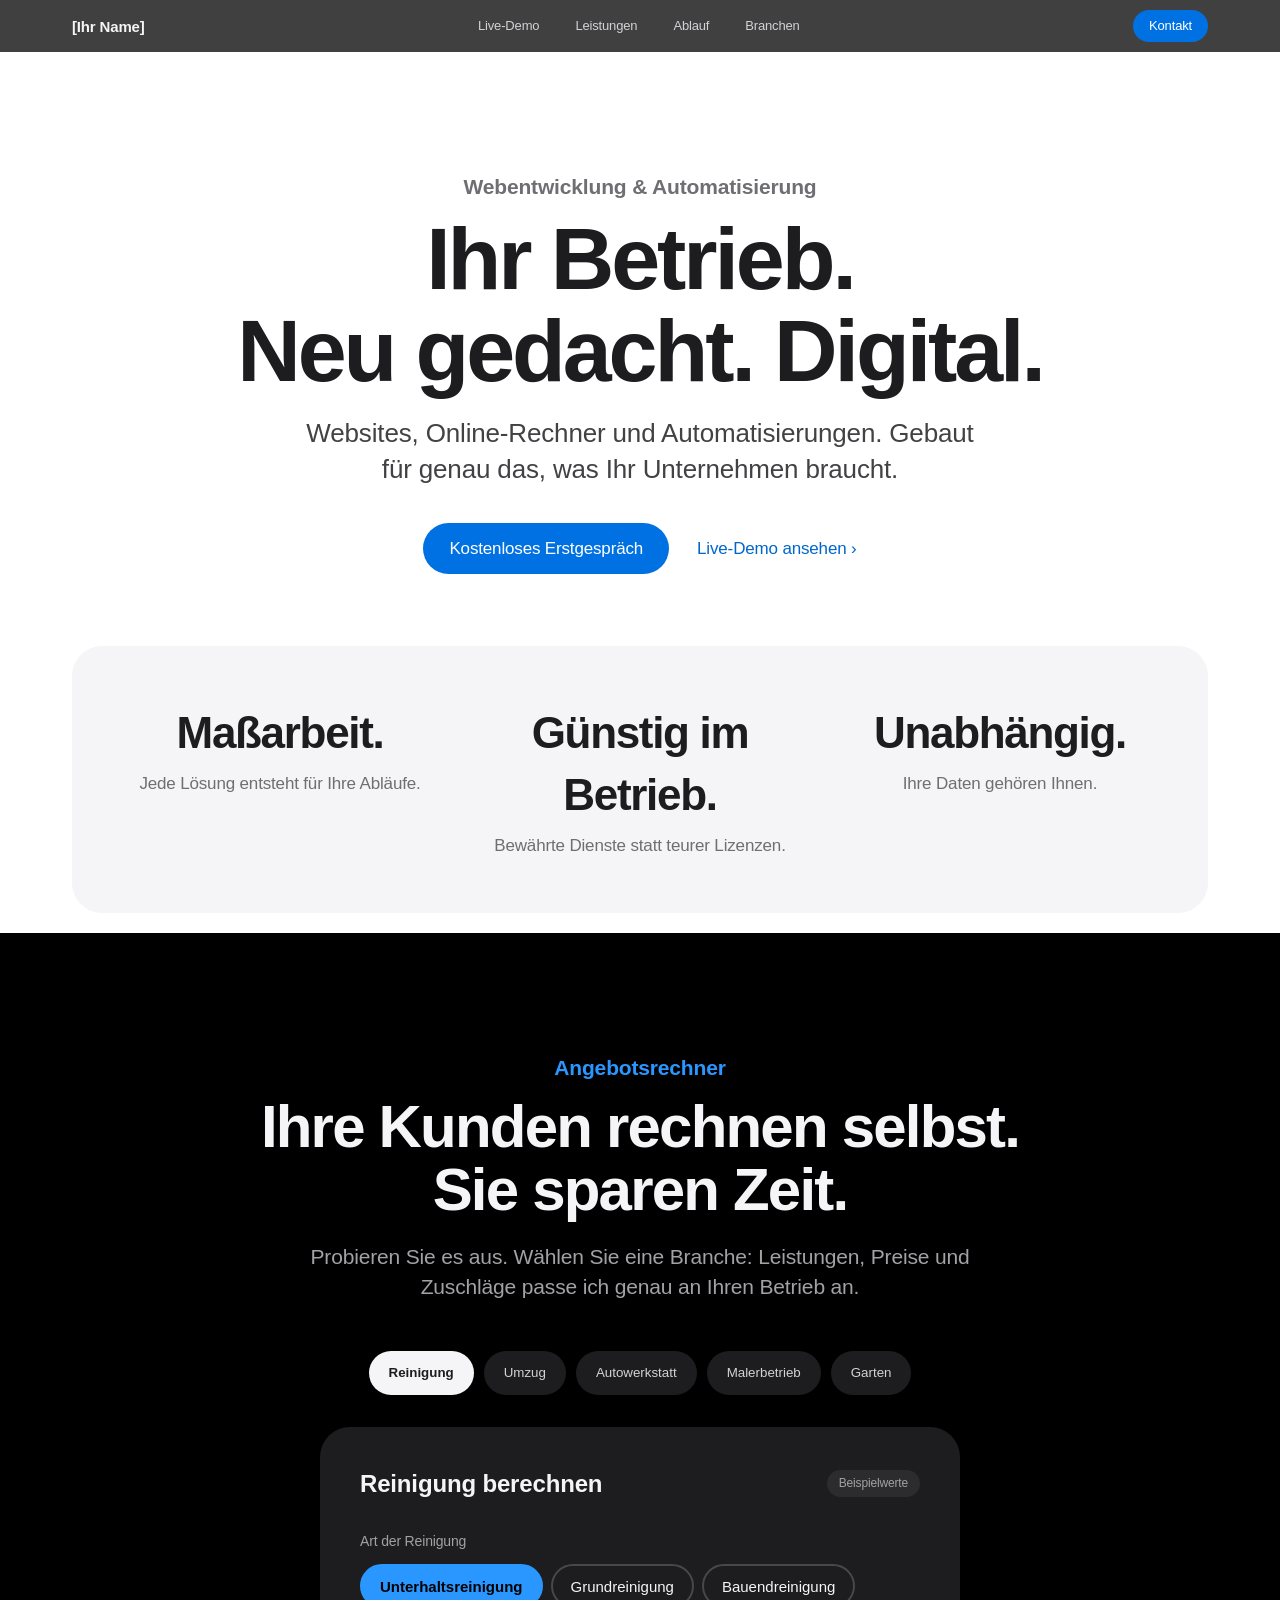
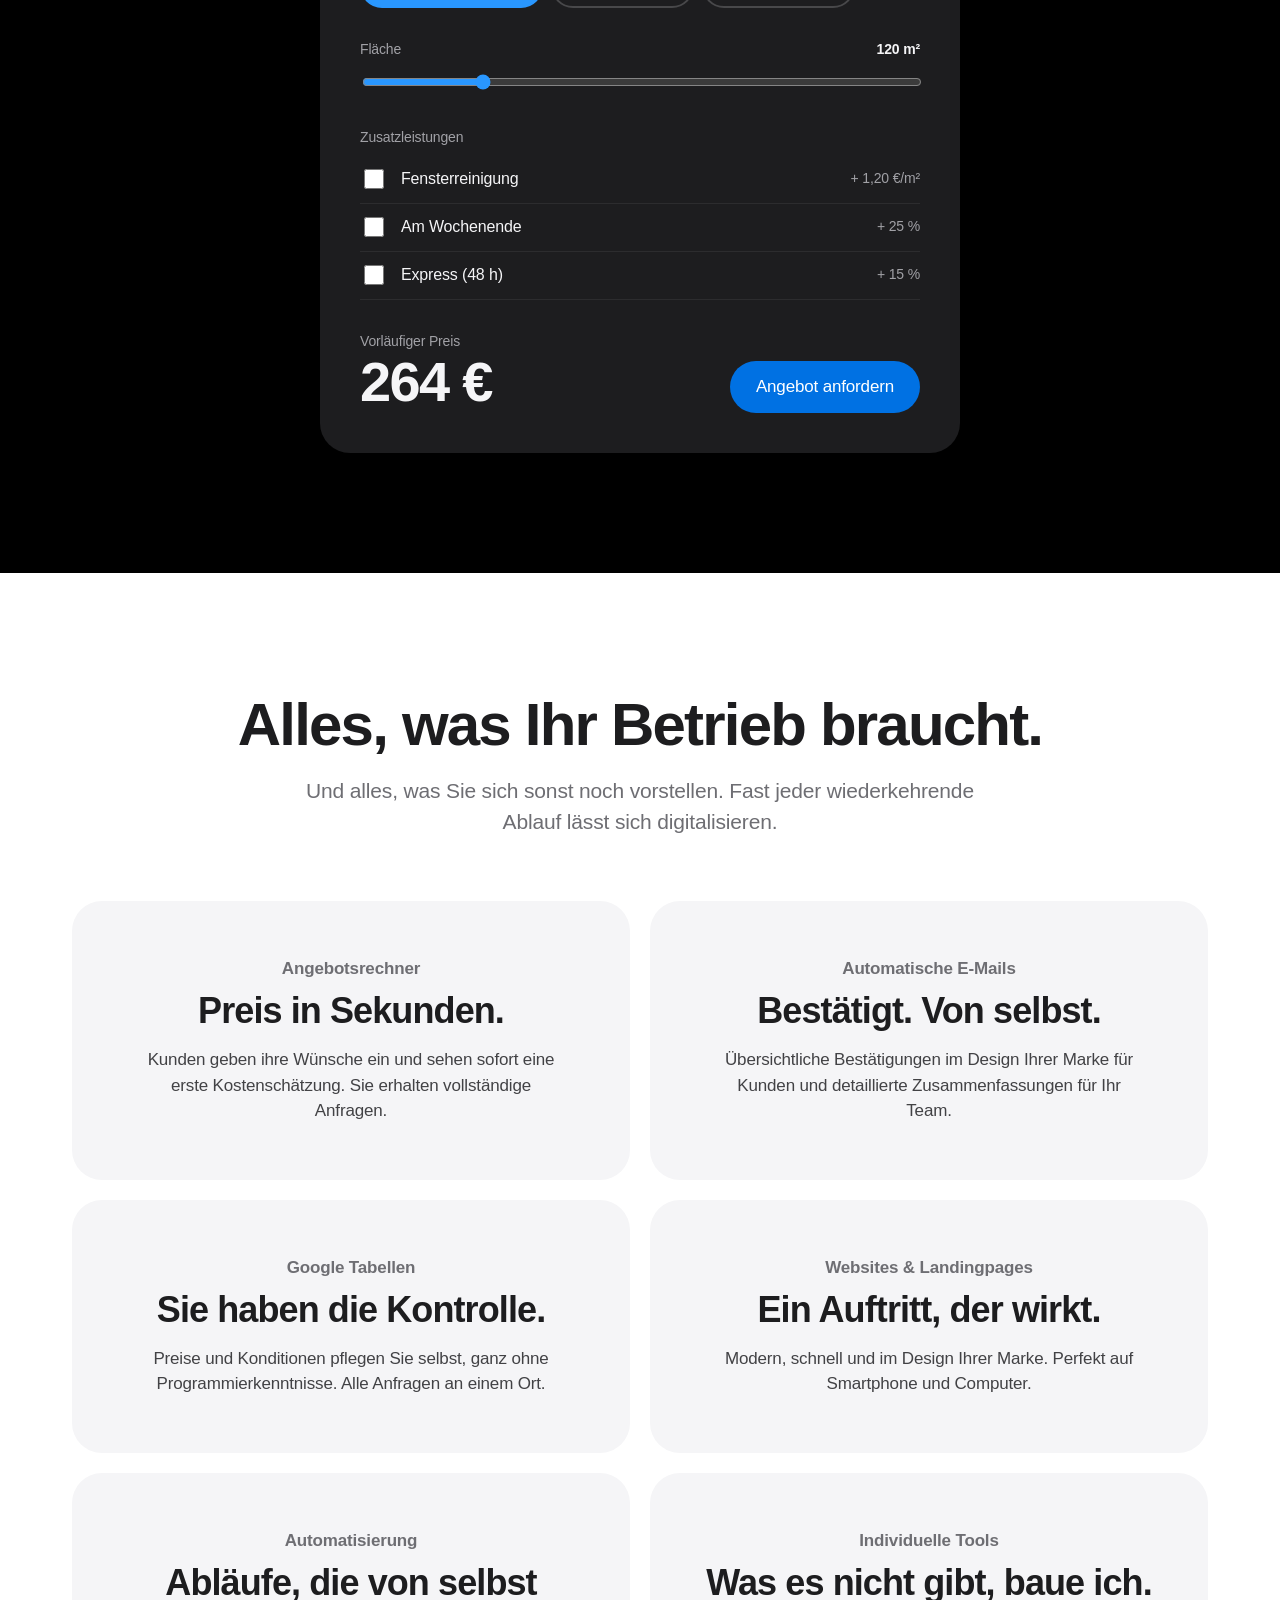
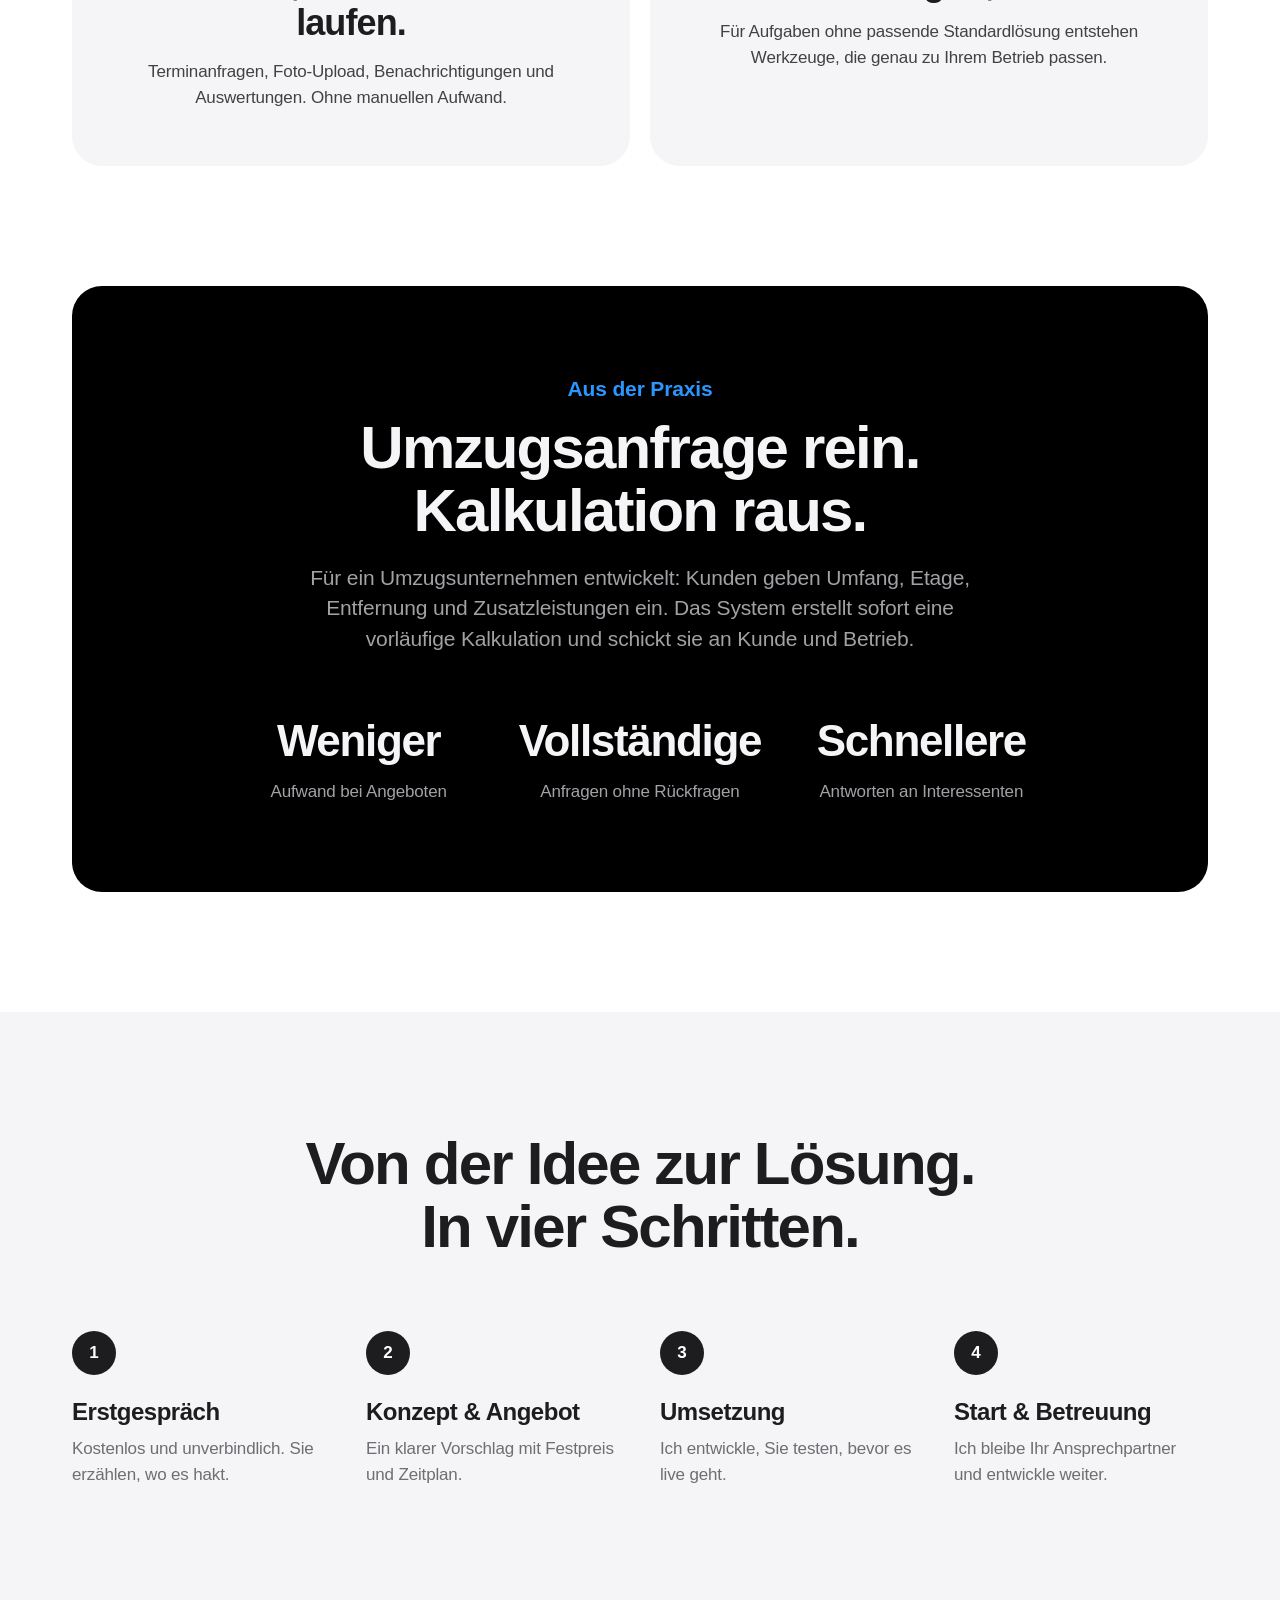
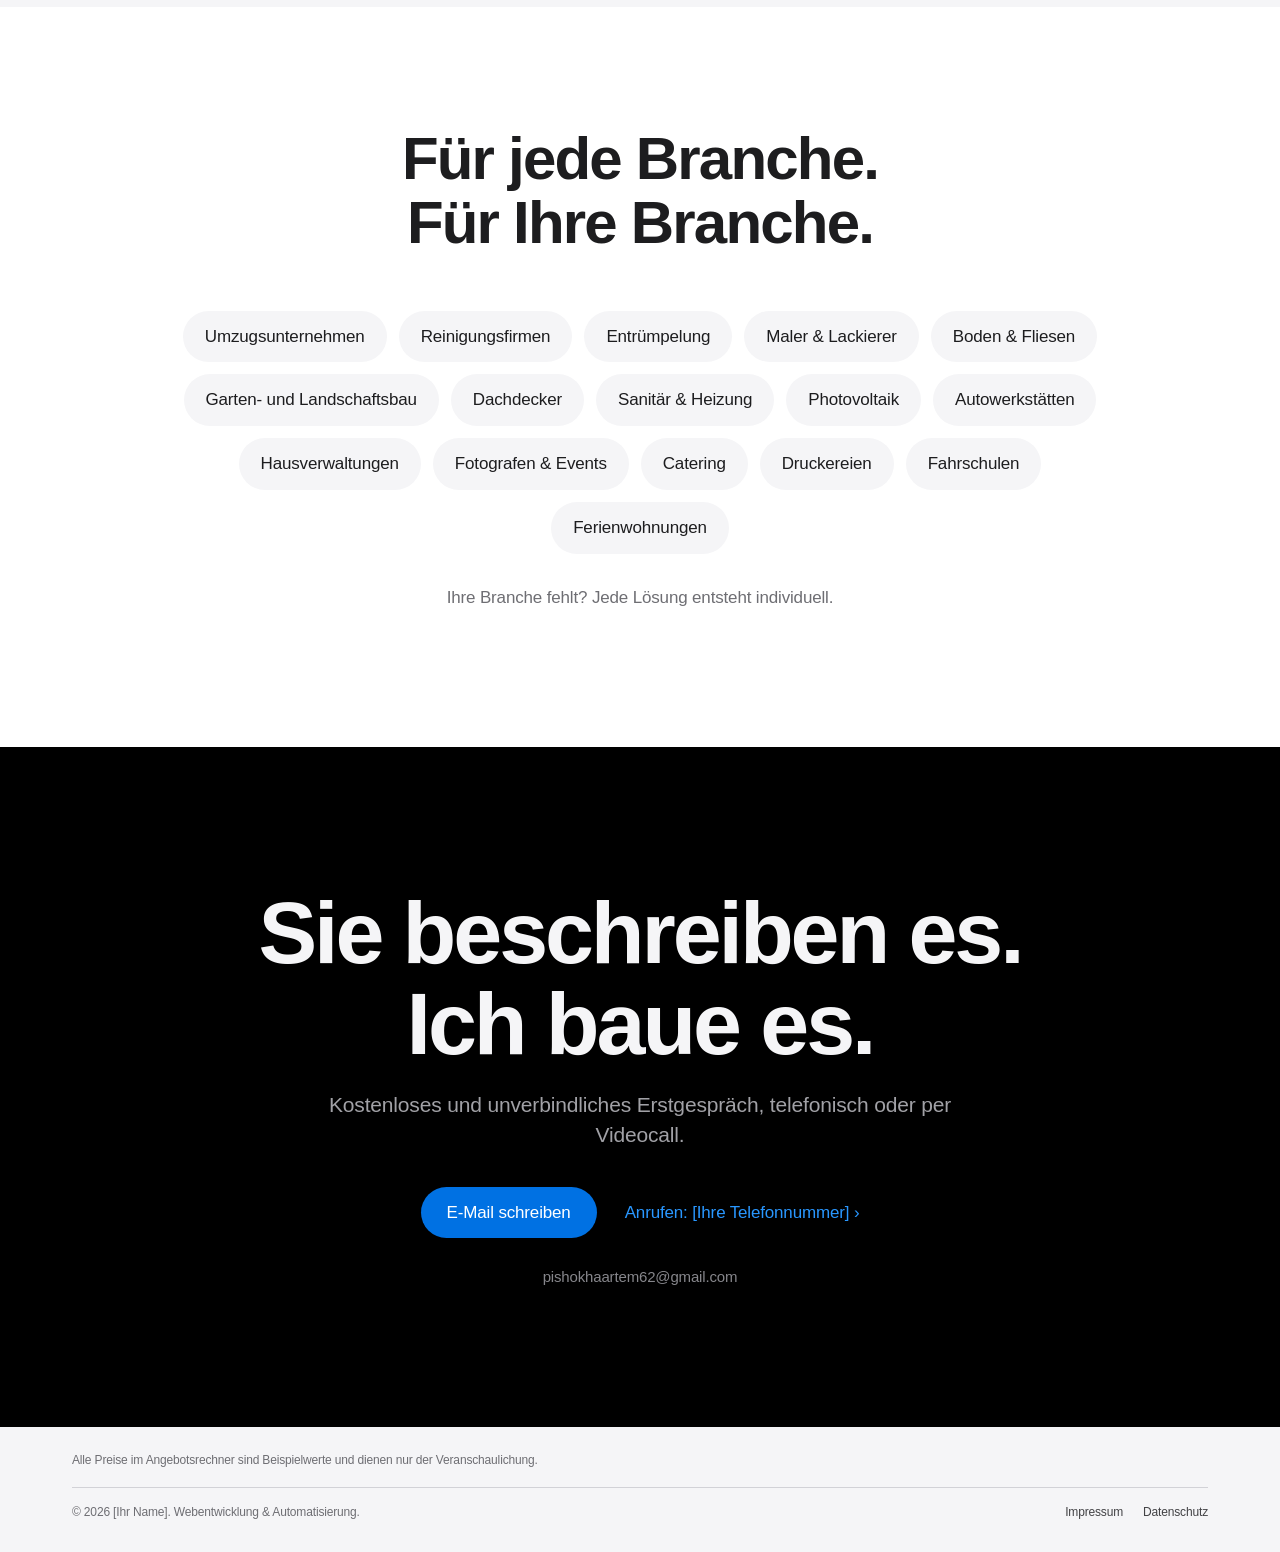
==== index.html @ 2466ff92 "Add files via upload" ====
<!doctype html>
<html lang="de">
<head>
<meta charset="utf-8">
<meta name="viewport" content="width=device-width, initial-scale=1">
<title>[Ihr Name] – Individuelle Web-Lösungen &amp; Automatisierung für Unternehmen</title>
<meta name="description" content="Websites, Online-Angebotsrechner, Formulare und Automatisierungen für kleine und mittlere Unternehmen. Maßgeschneidert, günstig im Betrieb, unabhängig.">
<meta property="og:title" content="Individuelle Web-Lösungen für Ihr Unternehmen">
<meta property="og:description" content="Websites, Angebotsrechner und Automatisierungen – genau nach Ihren Wünschen.">
<meta property="og:type" content="website">
<link rel="icon" href="data:image/svg+xml,%3Csvg xmlns='http://www.w3.org/2000/svg' viewBox='0 0 64 64'%3E%3Crect width='64' height='64' rx='16' fill='%231D1D1F'/%3E%3Cpath d='M20 22l-8 10 8 10M44 22l8 10-8 10M36 18l-8 28' stroke='%232997FF' stroke-width='5' fill='none' stroke-linecap='round' stroke-linejoin='round'/%3E%3C/svg%3E">
<link rel="stylesheet" href="style.css">
</head>
<body>

<header class="nav">
  <div class="wrap">
    <a href="#top" class="brand">[Ihr Name]</a>
    <nav class="navlinks" aria-label="Hauptnavigation">
      <a href="#demo">Live-Demo</a>
      <a href="#leistungen">Leistungen</a>
      <a href="#ablauf">Ablauf</a>
      <a href="#branchen">Branchen</a>
    </nav>
    <a href="#kontakt" class="btn-sm">Kontakt</a>
  </div>
</header>

<main>
<section id="top" class="hero center">
  <div class="wrap">
    <p class="eyebrow">Webentwicklung &amp; Automatisierung</p>
    <h1 class="h-xl">Ihr Betrieb.<br>Neu gedacht. Digital.</h1>
    <p class="lead big">Websites, Online-Rechner und Automatisierungen. Gebaut für genau das, was Ihr Unternehmen braucht.</p>
    <div class="actions">
      <a href="#kontakt" class="btn">Kostenloses Erstgespräch</a>
      <a href="#demo" class="link">Live-Demo ansehen ›</a>
    </div>
  </div>
</section>

<section style="padding:0 0 20px">
  <div class="wrap">
    <div class="tile center">
      <div class="row">
        <div><div class="big-word">Maßarbeit.</div><div class="sub">Jede Lösung entsteht für Ihre Abläufe.</div></div>
        <div><div class="big-word">Günstig im Betrieb.</div><div class="sub">Bewährte Dienste statt teurer Lizenzen.</div></div>
        <div><div class="big-word">Unabhängig.</div><div class="sub">Ihre Daten gehören Ihnen.</div></div>
      </div>
    </div>
  </div>
</section>

<section id="demo" class="sec dark center">
  <div class="wrap">
    <p class="eyebrow blue">Angebotsrechner</p>
    <h2 class="h-l">Ihre Kunden rechnen selbst.<br>Sie sparen Zeit.</h2>
    <p class="lead">Probieren Sie es aus. Wählen Sie eine Branche: Leistungen, Preise und Zuschläge passe ich genau an Ihren Betrieb an.</p>

    <div class="ind-switch" id="indSwitch" role="group" aria-label="Branche wählen"></div>

    <div class="calc" aria-live="polite">
      <div class="calc-head">
        <div class="calc-title" id="calcTitle"></div>
        <div class="badge">Beispielwerte</div>
      </div>
      <div class="lbl" id="choiceLabel"></div>
      <div class="choices" id="choices" role="group"></div>

      <label class="lbl" for="qty"><span id="sliderLabel"></span><strong id="qtyOut"></strong></label>
      <input id="qty" type="range">

      <div class="lbl">Zusatzleistungen</div>
      <div class="extras" id="extras"></div>

      <div class="total">
        <div>
          <div style="font-size:14px;color:#A1A1A6">Vorläufiger Preis</div>
          <div class="price"><span id="price"></span> €</div>
        </div>
        <a class="btn" id="sendBtn" href="#">Angebot anfordern</a>
      </div>
    </div>
  </div>
</section>

<section id="leistungen" class="sec">
  <div class="wrap">
    <h2 class="h-l center" style="margin-top:0">Alles, was Ihr Betrieb braucht.</h2>
    <p class="lead center">Und alles, was Sie sich sonst noch vorstellen. Fast jeder wiederkehrende Ablauf lässt sich digitalisieren.</p>
    <div class="tiles">
      <div class="tile"><p class="t-eyebrow">Angebotsrechner</p><h3>Preis in Sekunden.</h3><p class="t-text">Kunden geben ihre Wünsche ein und sehen sofort eine erste Kostenschätzung. Sie erhalten vollständige Anfragen.</p></div>
      <div class="tile"><p class="t-eyebrow">Automatische E-Mails</p><h3>Bestätigt. Von selbst.</h3><p class="t-text">Übersichtliche Bestätigungen im Design Ihrer Marke für Kunden und detaillierte Zusammenfassungen für Ihr Team.</p></div>
      <div class="tile"><p class="t-eyebrow">Google Tabellen</p><h3>Sie haben die Kontrolle.</h3><p class="t-text">Preise und Konditionen pflegen Sie selbst, ganz ohne Programmierkenntnisse. Alle Anfragen an einem Ort.</p></div>
      <div class="tile"><p class="t-eyebrow">Websites &amp; Landingpages</p><h3>Ein Auftritt, der wirkt.</h3><p class="t-text">Modern, schnell und im Design Ihrer Marke. Perfekt auf Smartphone und Computer.</p></div>
      <div class="tile"><p class="t-eyebrow">Automatisierung</p><h3>Abläufe, die von selbst laufen.</h3><p class="t-text">Terminanfragen, Foto-Upload, Benachrichtigungen und Auswertungen. Ohne manuellen Aufwand.</p></div>
      <div class="tile"><p class="t-eyebrow">Individuelle Tools</p><h3>Was es nicht gibt, baue ich.</h3><p class="t-text">Für Aufgaben ohne passende Standardlösung entstehen Werkzeuge, die genau zu Ihrem Betrieb passen.</p></div>
    </div>
  </div>
</section>

<section style="padding:0 0 120px">
  <div class="wrap">
    <div class="tile black center">
      <p class="eyebrow blue">Aus der Praxis</p>
      <h2 class="h-l">Umzugsanfrage rein.<br>Kalkulation raus.</h2>
      <p class="lead" style="color:#A1A1A6">Für ein Umzugsunternehmen entwickelt: Kunden geben Umfang, Etage, Entfernung und Zusatzleistungen ein. Das System erstellt sofort eine vorläufige Kalkulation und schickt sie an Kunde und Betrieb.</p>
      <div class="row" style="max-width:820px;margin:56px auto 0;gap:24px">
        <div><div class="big-word">Weniger</div><div class="sub">Aufwand bei Angeboten</div></div>
        <div><div class="big-word">Vollständige</div><div class="sub">Anfragen ohne Rückfragen</div></div>
        <div><div class="big-word">Schnellere</div><div class="sub">Antworten an Interessenten</div></div>
      </div>
    </div>
  </div>
</section>

<section id="ablauf" class="sec gray">
  <div class="wrap">
    <h2 class="h-l center" style="margin-top:0">Von der Idee zur Lösung.<br>In vier Schritten.</h2>
    <div class="steps">
      <div><div class="num">1</div><h3>Erstgespräch</h3><p>Kostenlos und unverbindlich. Sie erzählen, wo es hakt.</p></div>
      <div><div class="num">2</div><h3>Konzept &amp; Angebot</h3><p>Ein klarer Vorschlag mit Festpreis und Zeitplan.</p></div>
      <div><div class="num">3</div><h3>Umsetzung</h3><p>Ich entwickle, Sie testen, bevor es live geht.</p></div>
      <div><div class="num">4</div><h3>Start &amp; Betreuung</h3><p>Ich bleibe Ihr Ansprechpartner und entwickle weiter.</p></div>
    </div>
  </div>
</section>

<section id="branchen" class="sec center">
  <div class="wrap">
    <h2 class="h-l" style="margin-top:0">Für jede Branche.<br>Für Ihre Branche.</h2>
    <div class="chips">
      <span>Umzugsunternehmen</span><span>Reinigungsfirmen</span><span>Entrümpelung</span><span>Maler &amp; Lackierer</span>
      <span>Boden &amp; Fliesen</span><span>Garten- und Landschaftsbau</span><span>Dachdecker</span><span>Sanitär &amp; Heizung</span>
      <span>Photovoltaik</span><span>Autowerkstätten</span><span>Hausverwaltungen</span><span>Fotografen &amp; Events</span>
      <span>Catering</span><span>Druckereien</span><span>Fahrschulen</span><span>Ferienwohnungen</span>
    </div>
    <p class="sub" style="margin-top:32px">Ihre Branche fehlt? Jede Lösung entsteht individuell.</p>
  </div>
</section>

<section id="kontakt" class="sec dark center" style="padding:140px 0">
  <div class="wrap">
    <h2 class="h-xl" style="margin-top:0">Sie beschreiben es.<br>Ich baue es.</h2>
    <p class="lead">Kostenloses und unverbindliches Erstgespräch, telefonisch oder per Videocall.</p>
    <div class="actions">
      <a href="mailto:pishokhaartem62@gmail.com?subject=Anfrage%20Erstgespr%C3%A4ch" class="btn">E-Mail schreiben</a>
      <a href="tel:+49000000000" class="link">Anrufen: [Ihre Telefonnummer] ›</a>
    </div>
    <p style="font-size:15px;color:#86868B;margin:28px 0 0">pishokhaartem62@gmail.com</p>
  </div>
</section>
</main>

<footer>
  <div class="wrap">
    <div class="note">Alle Preise im Angebotsrechner sind Beispielwerte und dienen nur der Veranschaulichung.</div>
    <div class="bottom">
      <span>© <span id="year">2026</span> [Ihr Name]. Webentwicklung &amp; Automatisierung.</span>
      <span><a href="impressum.html">Impressum</a><a href="datenschutz.html">Datenschutz</a></span>
    </div>
  </div>
</footer>

<script src="app.js"></script>
</body>
</html>
---- style.css ----
*{box-sizing:border-box}
html{scroll-behavior:smooth}
body{margin:0;font-family:-apple-system,BlinkMacSystemFont,"Segoe UI",Inter,"Helvetica Neue",Arial,sans-serif;color:#1D1D1F;background:#fff;letter-spacing:-.01em;-webkit-font-smoothing:antialiased;line-height:1.4}
a{color:#0066CC}a:hover{color:#004E9E}
.wrap{max-width:1180px;margin:0 auto;padding:0 22px}
.center{text-align:center}
section{scroll-margin-top:52px}

/* Nav */
.nav{position:sticky;top:0;z-index:10;background:rgba(22,22,23,.82);-webkit-backdrop-filter:saturate(180%) blur(20px);backdrop-filter:saturate(180%) blur(20px)}
.nav .wrap{display:flex;align-items:center;justify-content:space-between;height:52px;gap:16px}
.brand{color:#F5F5F7;text-decoration:none;font-weight:600;font-size:15px}
.brand:hover{color:#fff}
.navlinks{display:flex;gap:36px;font-size:13px}
.navlinks a{color:#D2D2D7;text-decoration:none}
.navlinks a:hover{color:#fff}
.btn-sm{background:#0071E3;color:#fff!important;text-decoration:none;padding:7px 16px;border-radius:999px;font-size:13px;font-weight:500}

/* Type */
.eyebrow{font-size:21px;font-weight:600;color:#6E6E73;margin:0}
.eyebrow.blue{color:#2997FF}
.h-xl{font-size:88px;font-weight:700;line-height:1.04;letter-spacing:-.035em;margin:12px auto 0;max-width:980px}
.h-l{font-size:60px;font-weight:700;line-height:1.06;letter-spacing:-.03em;margin:12px auto 0;max-width:880px}
.lead{font-size:21px;line-height:1.45;color:#6E6E73;max-width:680px;margin:20px auto 0}
.lead.big{font-size:26px;color:#424245;font-weight:500;line-height:1.35}
.dark .lead{color:#A1A1A6}

/* Buttons */
.actions{display:flex;flex-wrap:wrap;justify-content:center;align-items:center;gap:28px;margin-top:36px}
.btn{display:inline-flex;align-items:center;background:#0071E3;color:#fff!important;text-decoration:none;padding:14px 26px;border-radius:999px;font-size:17px;font-weight:500;min-height:48px;border:0;cursor:pointer;font-family:inherit}
.btn:hover{background:#0077ED}
.link{font-size:17px;text-decoration:none}
.dark .link{color:#2997FF}

/* Sections */
.sec{padding:120px 0}
.hero{padding:120px 0 72px}
.dark{background:#000;color:#F5F5F7}
.gray{background:#F5F5F7}

.tile{background:#F5F5F7;border-radius:30px;padding:56px 44px}
.tile.black{background:#000;color:#F5F5F7;padding:88px 48px}
.row{display:flex;flex-wrap:wrap;gap:32px}
.row>*{flex:1 1 220px;min-width:0}
.big-word{font-size:44px;font-weight:700;letter-spacing:-.03em}
.sub{font-size:17px;color:#6E6E73;margin-top:8px}
.black .sub{color:#A1A1A6}

.tiles{display:flex;flex-wrap:wrap;gap:20px;margin-top:64px}
.tiles>.tile{flex:1 1 440px;min-width:0;text-align:center}
.tile h3{font-size:36px;font-weight:700;letter-spacing:-.025em;line-height:1.12;margin:10px 0 0}
.tile .t-eyebrow{font-size:17px;font-weight:600;color:#6E6E73;margin:0}
.tile p.t-text{color:#424245;font-size:17px;line-height:1.5;margin:16px auto 0;max-width:420px}

.steps{display:flex;flex-wrap:wrap;gap:40px;margin-top:72px}
.steps>div{flex:1 1 220px;min-width:0}
.num{width:44px;height:44px;border-radius:50%;background:#1D1D1F;color:#fff;display:flex;align-items:center;justify-content:center;font-size:17px;font-weight:600}
.steps h3{font-size:24px;font-weight:700;letter-spacing:-.02em;margin:20px 0 0}
.steps p{color:#6E6E73;font-size:17px;line-height:1.5;margin:8px 0 0}

.chips{display:flex;flex-wrap:wrap;justify-content:center;gap:12px;margin:56px auto 0;max-width:960px}
.chips span{background:#F5F5F7;border-radius:999px;padding:14px 22px;font-size:17px;font-weight:500}

/* Calculator */
.ind-switch{display:flex;flex-wrap:wrap;justify-content:center;gap:10px;margin:48px auto 0;max-width:760px}
.pill{min-height:44px;padding:10px 20px;border-radius:999px;border:0;background:#1D1D1F;color:#D2D2D7;font:500 16px/1 inherit;font-family:inherit;cursor:pointer}
.pill[aria-pressed="true"]{background:#F5F5F7;color:#1D1D1F;font-weight:600}
.calc{max-width:640px;margin:32px auto 0;text-align:left;background:#1D1D1F;border-radius:30px;padding:40px}
.calc-head{display:flex;justify-content:space-between;align-items:center;gap:12px;flex-wrap:wrap}
.calc-title{font-size:24px;font-weight:600}
.badge{font-size:12px;color:#A1A1A6;background:#2C2C2E;border-radius:999px;padding:5px 12px}
.lbl{font-size:14px;color:#A1A1A6;margin-top:32px;display:flex;justify-content:space-between}
.lbl strong{color:#F5F5F7}
.choices{display:flex;flex-wrap:wrap;gap:8px;margin-top:12px}
.choice{min-height:44px;padding:10px 18px;border-radius:999px;border:2px solid #48484A;background:transparent;color:#F5F5F7;font-size:15px;font-family:inherit;cursor:pointer}
.choice[aria-pressed="true"]{border-color:#2997FF;background:#2997FF;color:#000;font-weight:600}
input[type=range]{accent-color:#2997FF;width:100%;margin-top:14px}
.extras{display:flex;flex-direction:column;margin-top:8px}
.extras label{display:flex;align-items:center;gap:14px;min-height:48px;font-size:16px;cursor:pointer;border-bottom:1px solid #2C2C2E}
.extras input{accent-color:#2997FF;width:20px;height:20px}
.extras .h{color:#A1A1A6;font-size:14px;margin-left:auto}
.total{margin-top:32px;display:flex;justify-content:space-between;align-items:flex-end;gap:16px;flex-wrap:wrap}
.price{font-size:56px;font-weight:700;letter-spacing:-.03em;line-height:1.1}

/* Footer */
footer{background:#F5F5F7;padding:24px 0 32px;font-size:12px;color:#6E6E73}
footer .note{border-bottom:1px solid #D2D2D7;padding-bottom:16px;line-height:1.6}
footer .bottom{display:flex;justify-content:space-between;flex-wrap:wrap;gap:12px;padding-top:16px}
footer a{color:#424245;text-decoration:none;margin-left:20px}
footer a:first-child{margin-left:0}

/* Legal pages */
.legal{max-width:760px;margin:0 auto;padding:80px 22px 100px;font-size:17px;line-height:1.6}
.legal h1{font-size:48px;letter-spacing:-.03em;margin:0 0 32px}
.legal h2{font-size:24px;margin:40px 0 8px}
.legal .ph{background:#FFF4CC;padding:0 4px;border-radius:4px}

:focus-visible{outline:3px solid #2997FF;outline-offset:2px}

@media (max-width:760px){
  .h-xl{font-size:48px}.h-l{font-size:38px}.lead.big{font-size:21px}
  .navlinks{display:none}
  .sec{padding:80px 0}.hero{padding:80px 0 48px}
  .tile{padding:40px 24px}.tile.black{padding:56px 24px}
  .calc{padding:28px 22px}.price{font-size:44px}
  .big-word{font-size:34px}.tile h3{font-size:28px}
}
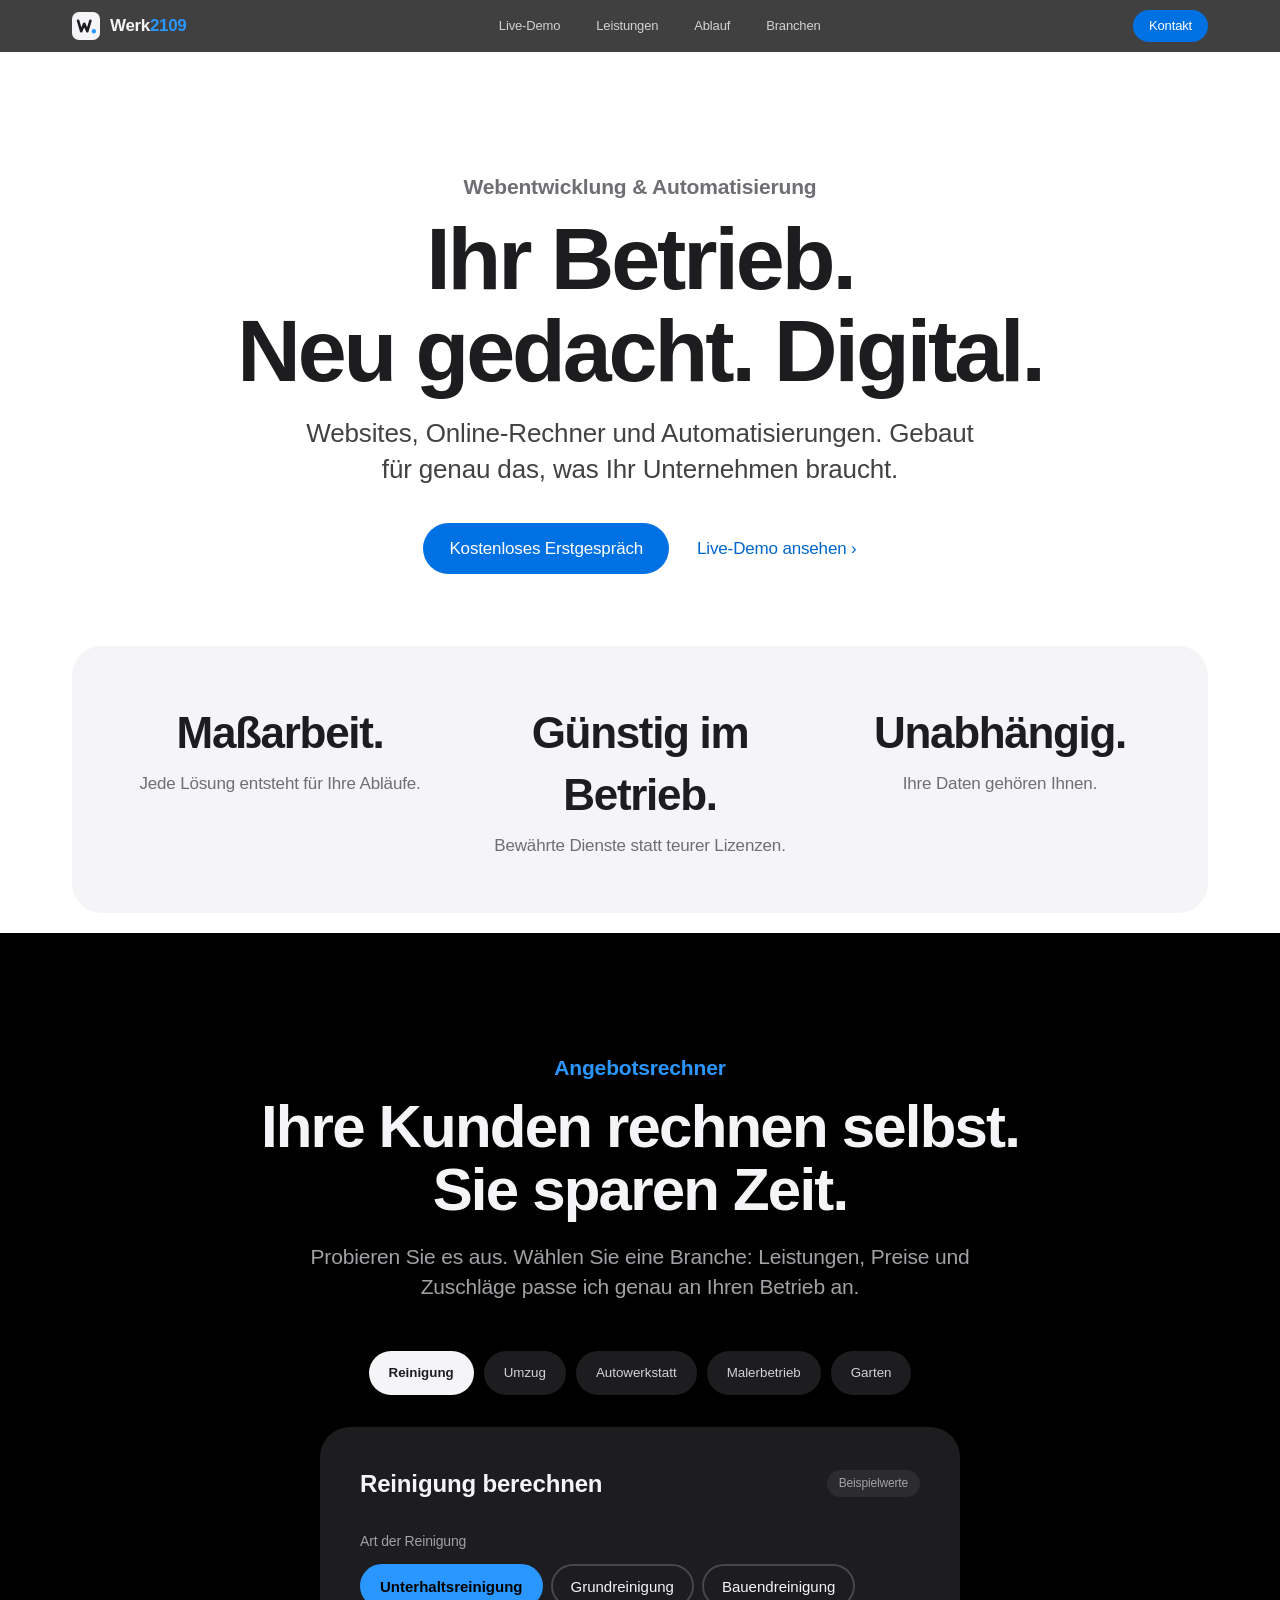
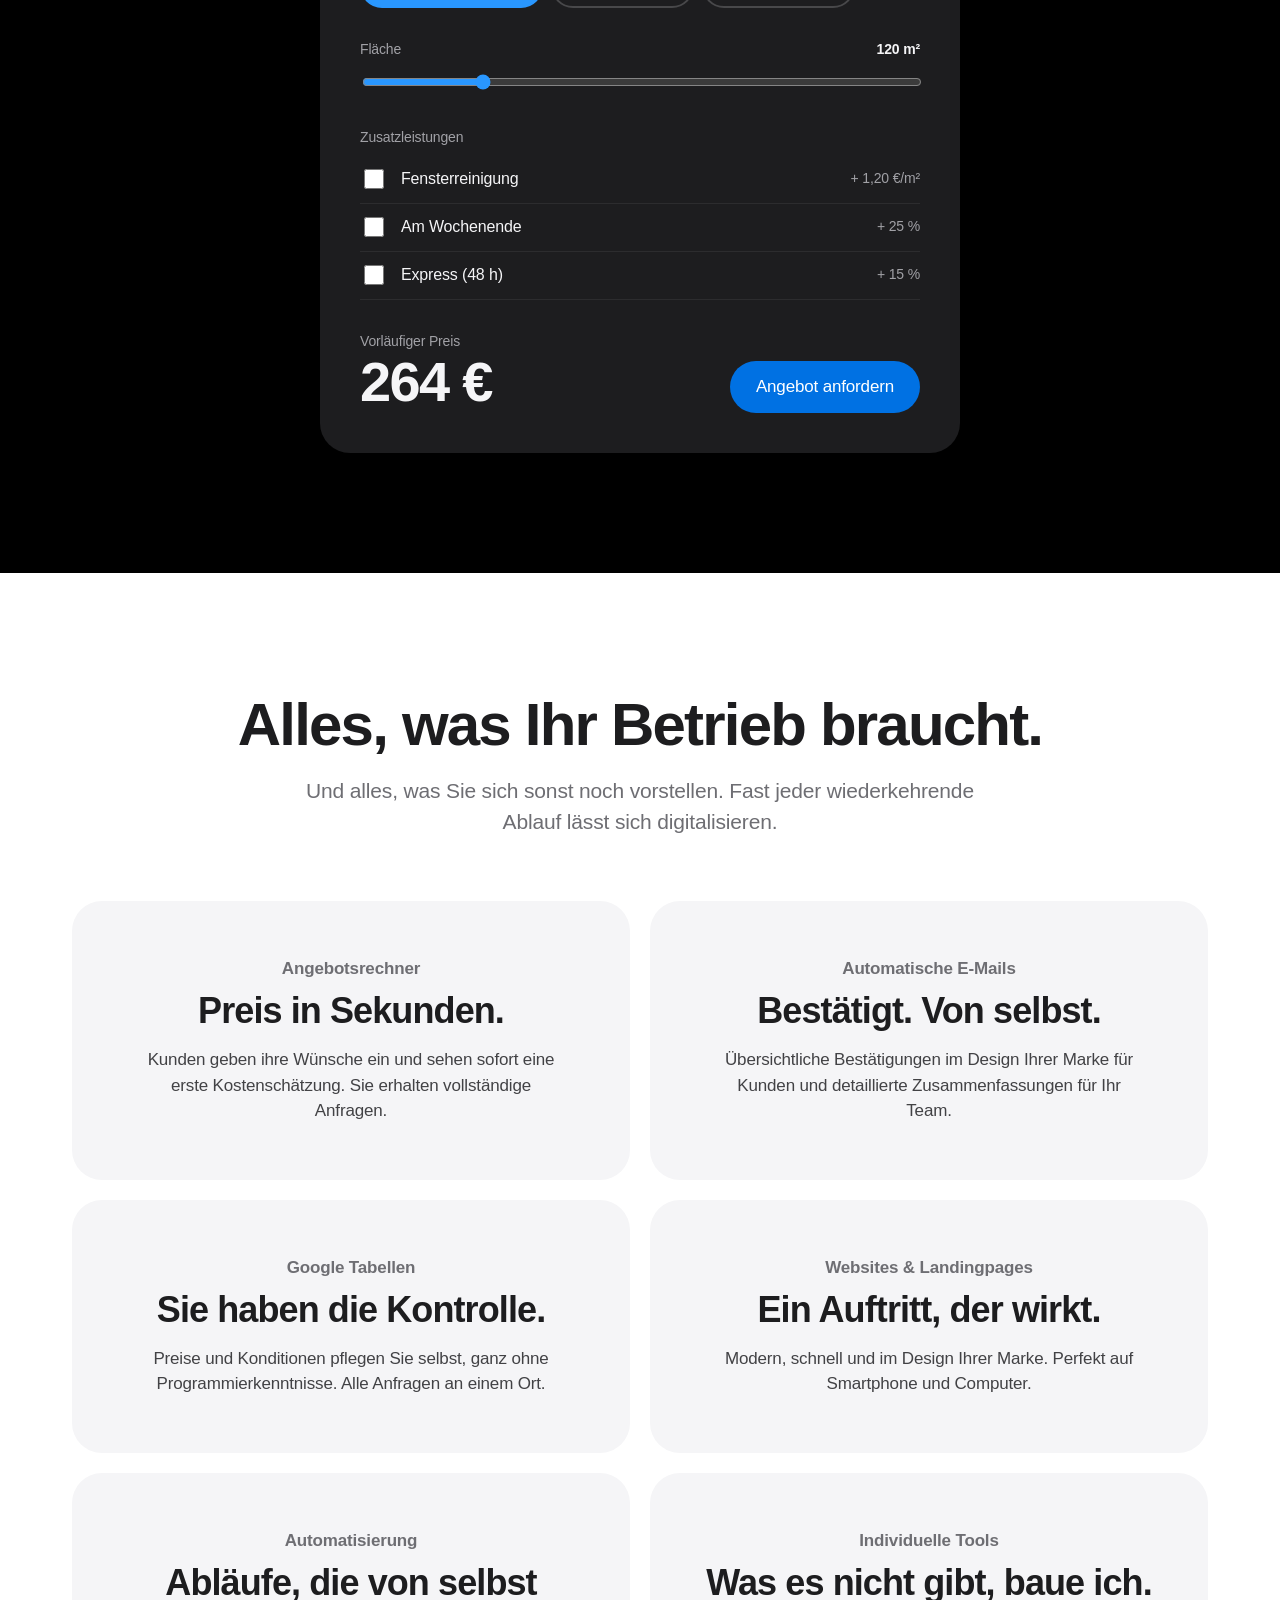
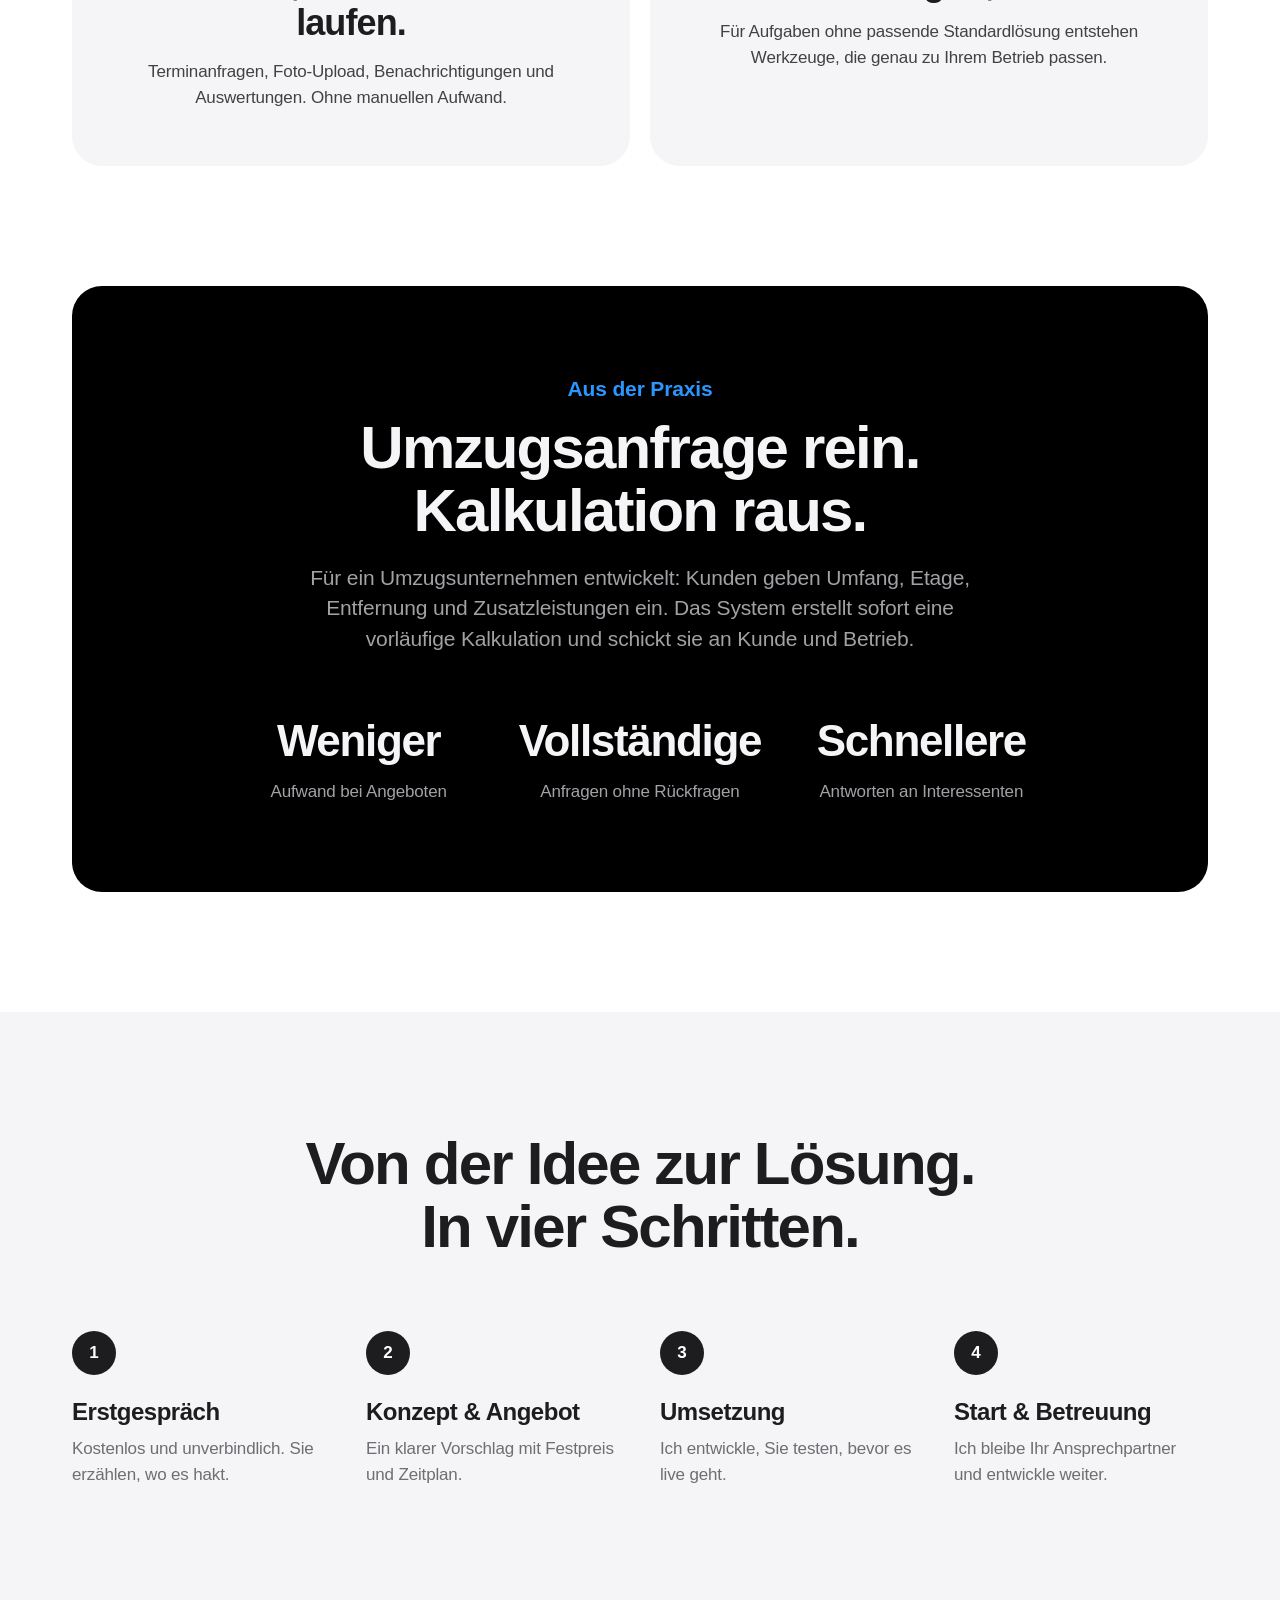
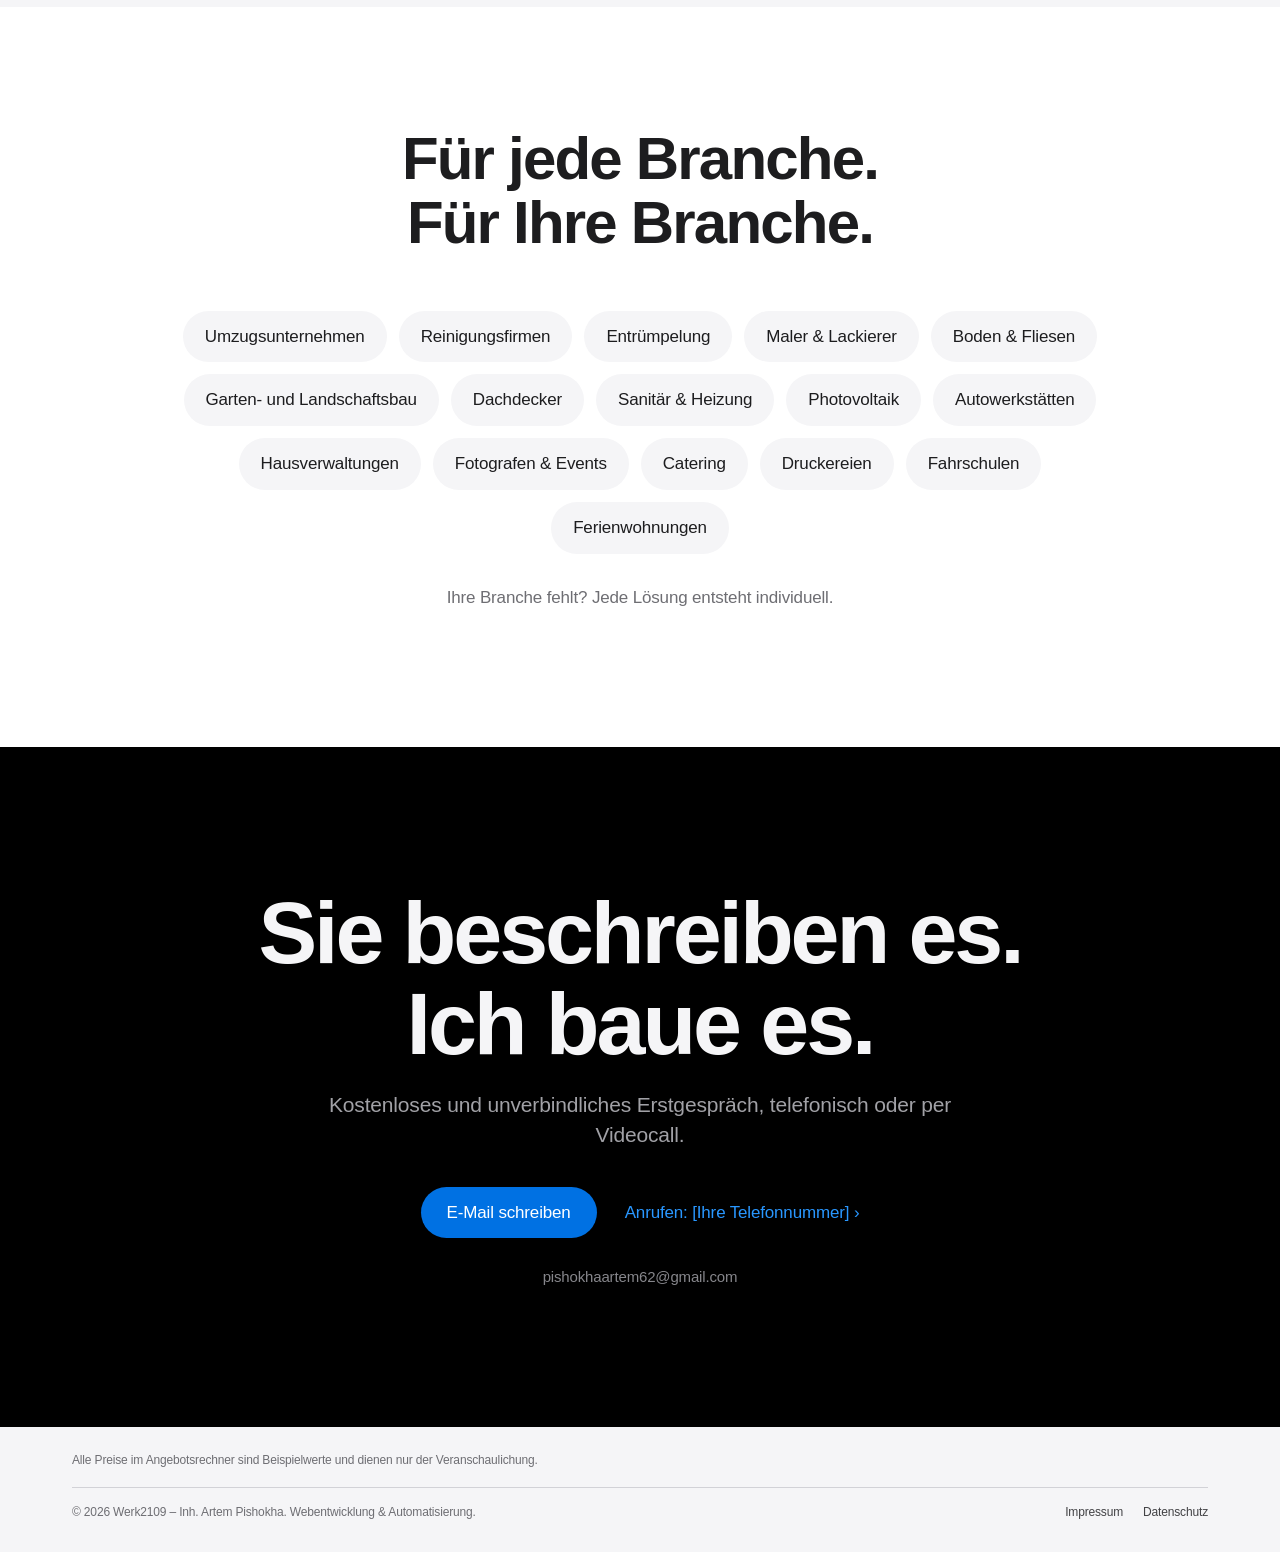
==== commit 19e5e5b4: "Add files via upload" ====
--- a/index.html
+++ b/index.html
@@ -3,19 +3,19 @@
 <head>
 <meta charset="utf-8">
 <meta name="viewport" content="width=device-width, initial-scale=1">
-<title>[Ihr Name] – Individuelle Web-Lösungen &amp; Automatisierung für Unternehmen</title>
-<meta name="description" content="Websites, Online-Angebotsrechner, Formulare und Automatisierungen für kleine und mittlere Unternehmen. Maßgeschneidert, günstig im Betrieb, unabhängig.">
-<meta property="og:title" content="Individuelle Web-Lösungen für Ihr Unternehmen">
+<title>Werk2109 – Individuelle Web-Lösungen &amp; Automatisierung für Unternehmen</title>
+<meta name="description" content="Werk2109: Websites, Online-Angebotsrechner, Formulare und Automatisierungen für kleine und mittlere Unternehmen. Maßgeschneidert, günstig im Betrieb, unabhängig.">
+<meta property="og:title" content="Werk2109 – Individuelle Web-Lösungen für Ihr Unternehmen">
 <meta property="og:description" content="Websites, Angebotsrechner und Automatisierungen – genau nach Ihren Wünschen.">
 <meta property="og:type" content="website">
-<link rel="icon" href="data:image/svg+xml,%3Csvg xmlns='http://www.w3.org/2000/svg' viewBox='0 0 64 64'%3E%3Crect width='64' height='64' rx='16' fill='%231D1D1F'/%3E%3Cpath d='M20 22l-8 10 8 10M44 22l8 10-8 10M36 18l-8 28' stroke='%232997FF' stroke-width='5' fill='none' stroke-linecap='round' stroke-linejoin='round'/%3E%3C/svg%3E">
+<link rel="icon" href="favicon.svg" type="image/svg+xml">
 <link rel="stylesheet" href="style.css">
 </head>
 <body>
 
 <header class="nav">
   <div class="wrap">
-    <a href="#top" class="brand">[Ihr Name]</a>
+    <a href="#top" class="brand" aria-label="Werk2109 Startseite"><svg class="mark" width="28" height="28" viewBox="0 0 64 64" aria-hidden="true"><rect width="64" height="64" rx="16" fill="#F5F5F7"/><path d="M14 20l7 24 7-17 7 17 7-24" fill="none" stroke="#1D1D1F" stroke-width="6" stroke-linecap="round" stroke-linejoin="round"/><circle cx="50" cy="44" r="5" fill="#2997FF"/></svg><span>Werk<b>2109</b></span></a>
     <nav class="navlinks" aria-label="Hauptnavigation">
       <a href="#demo">Live-Demo</a>
       <a href="#leistungen">Leistungen</a>
@@ -156,7 +156,7 @@
   <div class="wrap">
     <div class="note">Alle Preise im Angebotsrechner sind Beispielwerte und dienen nur der Veranschaulichung.</div>
     <div class="bottom">
-      <span>© <span id="year">2026</span> [Ihr Name]. Webentwicklung &amp; Automatisierung.</span>
+      <span>© <span id="year">2026</span> Werk2109 – Inh. Artem Pishokha. Webentwicklung &amp; Automatisierung.</span>
       <span><a href="impressum.html">Impressum</a><a href="datenschutz.html">Datenschutz</a></span>
     </div>
   </div>
--- a/style.css
+++ b/style.css
@@ -105,3 +105,8 @@
   .calc{padding:28px 22px}.price{font-size:44px}
   .big-word{font-size:34px}.tile h3{font-size:28px}
 }
+
+/* Logo */
+.brand{display:flex;align-items:center;gap:10px;font-size:17px;letter-spacing:-.02em;font-weight:700}
+.brand .mark{flex:none;display:block}
+.brand b{color:#2997FF;font-weight:700}
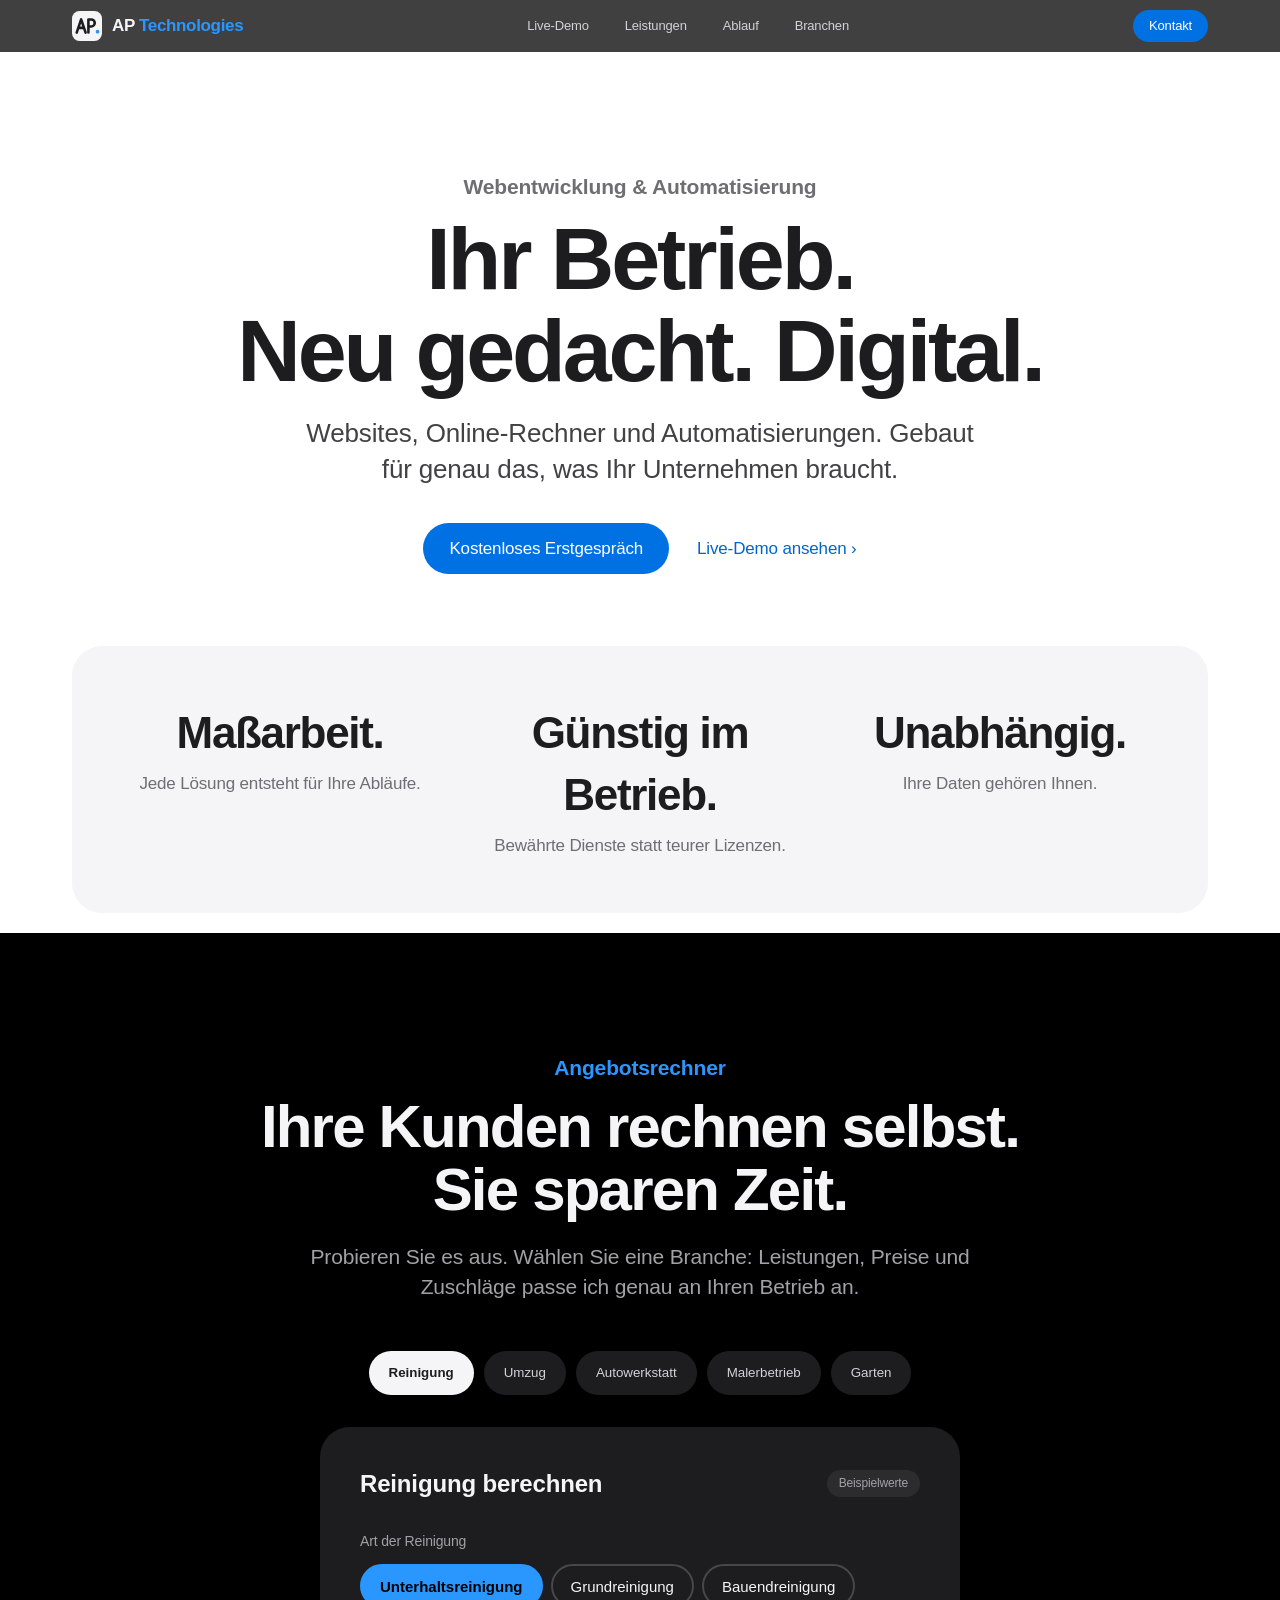
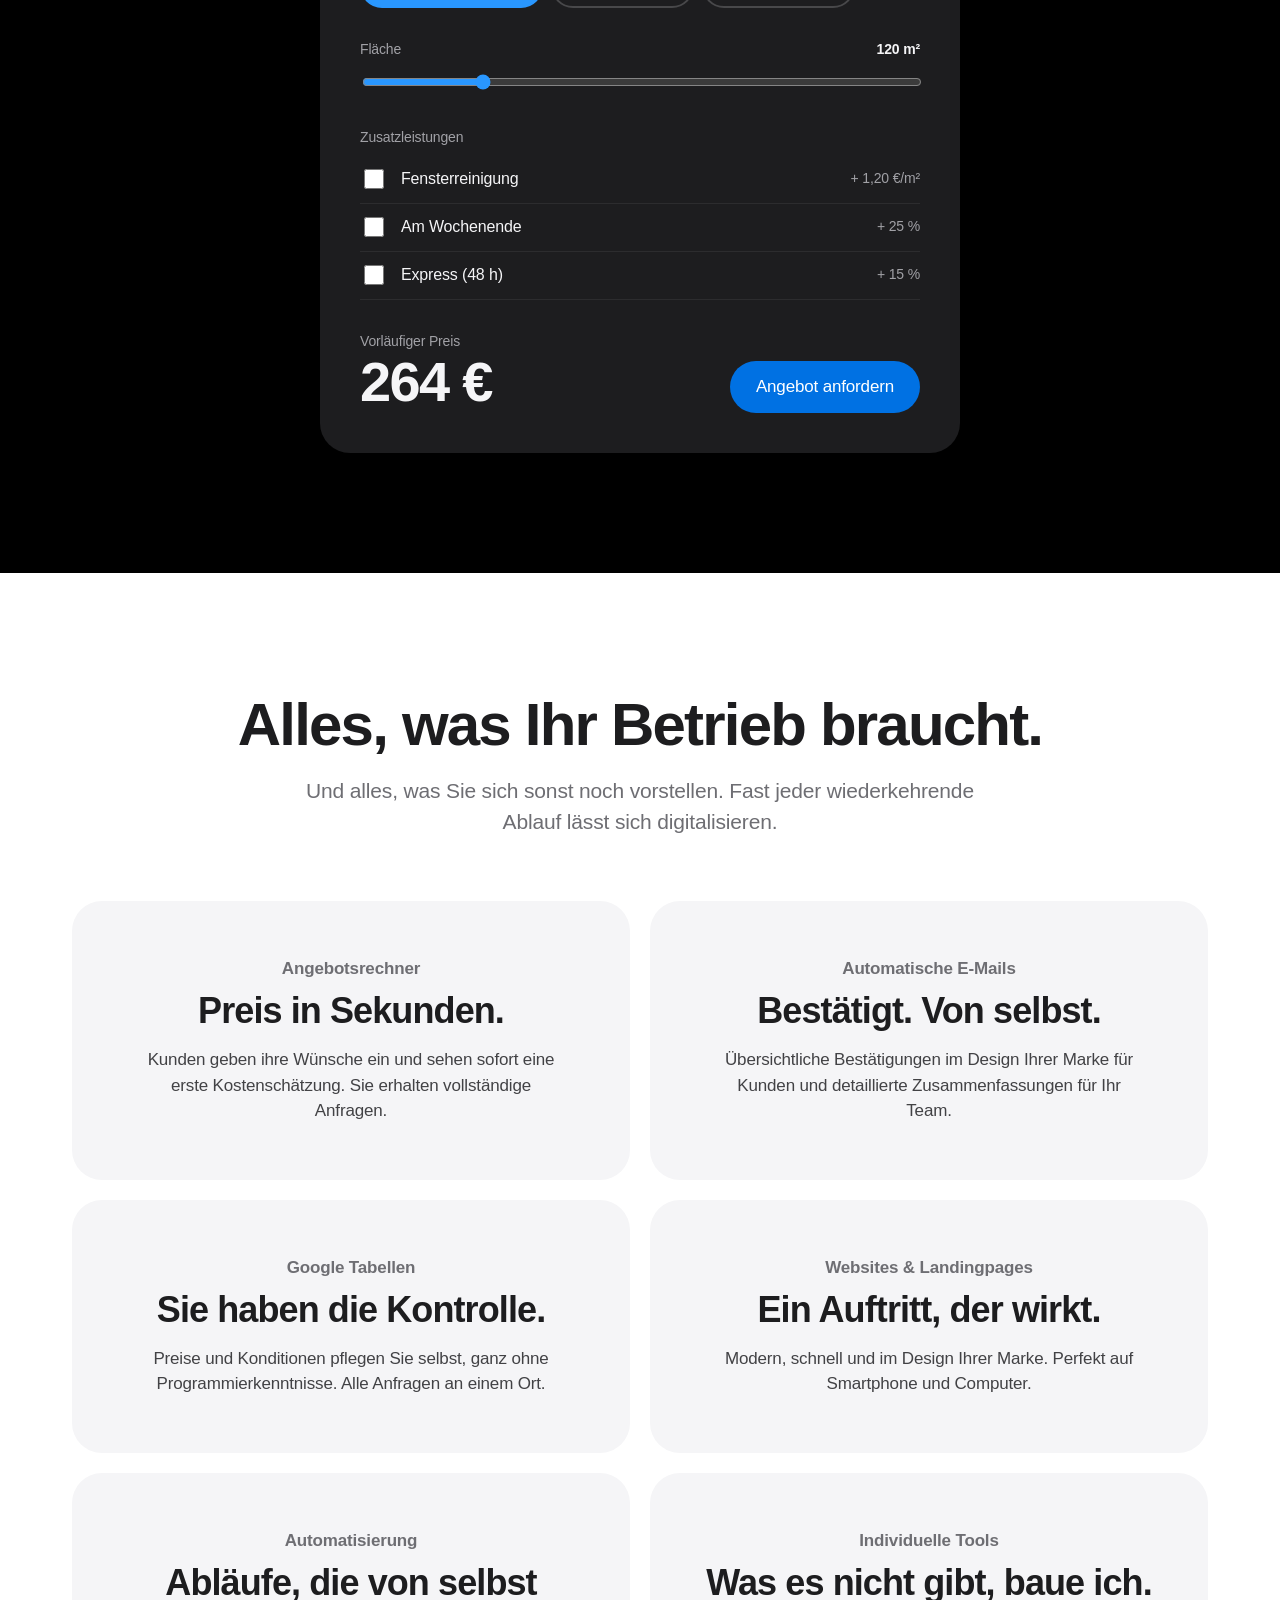
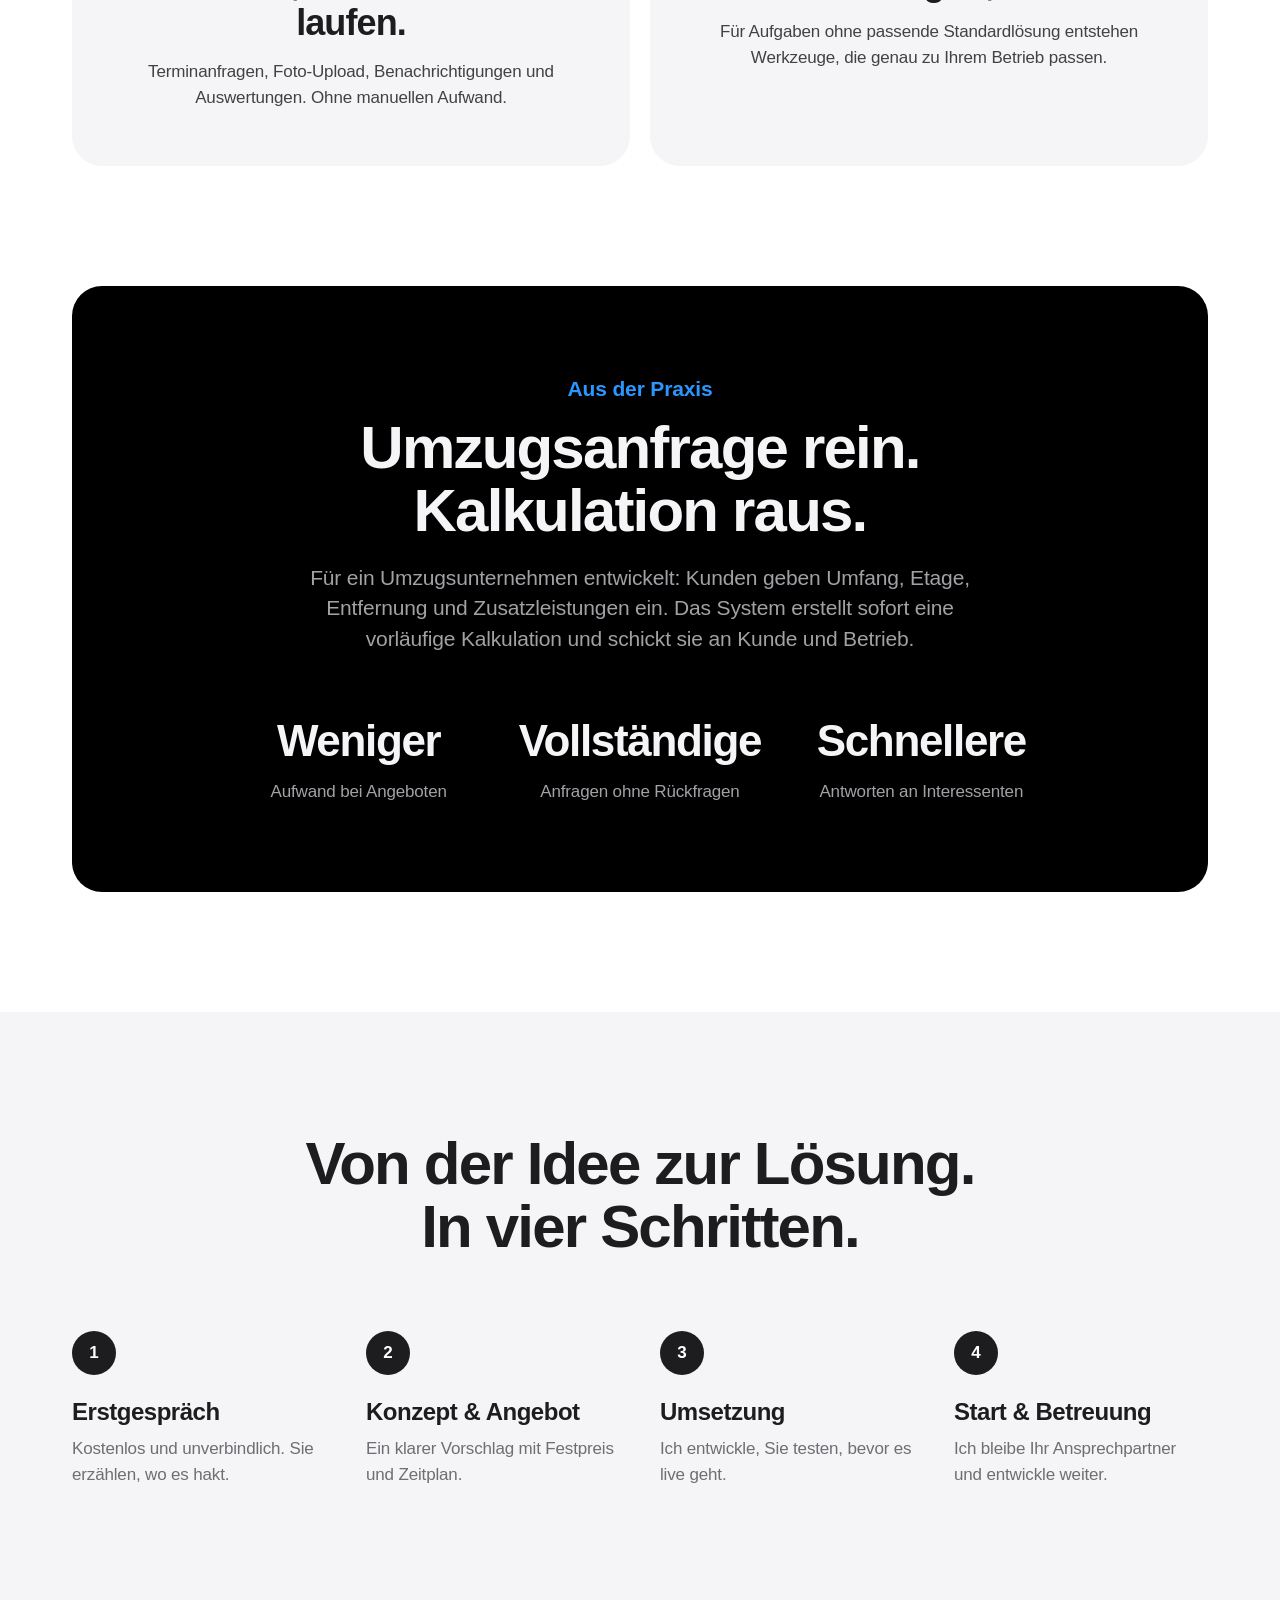
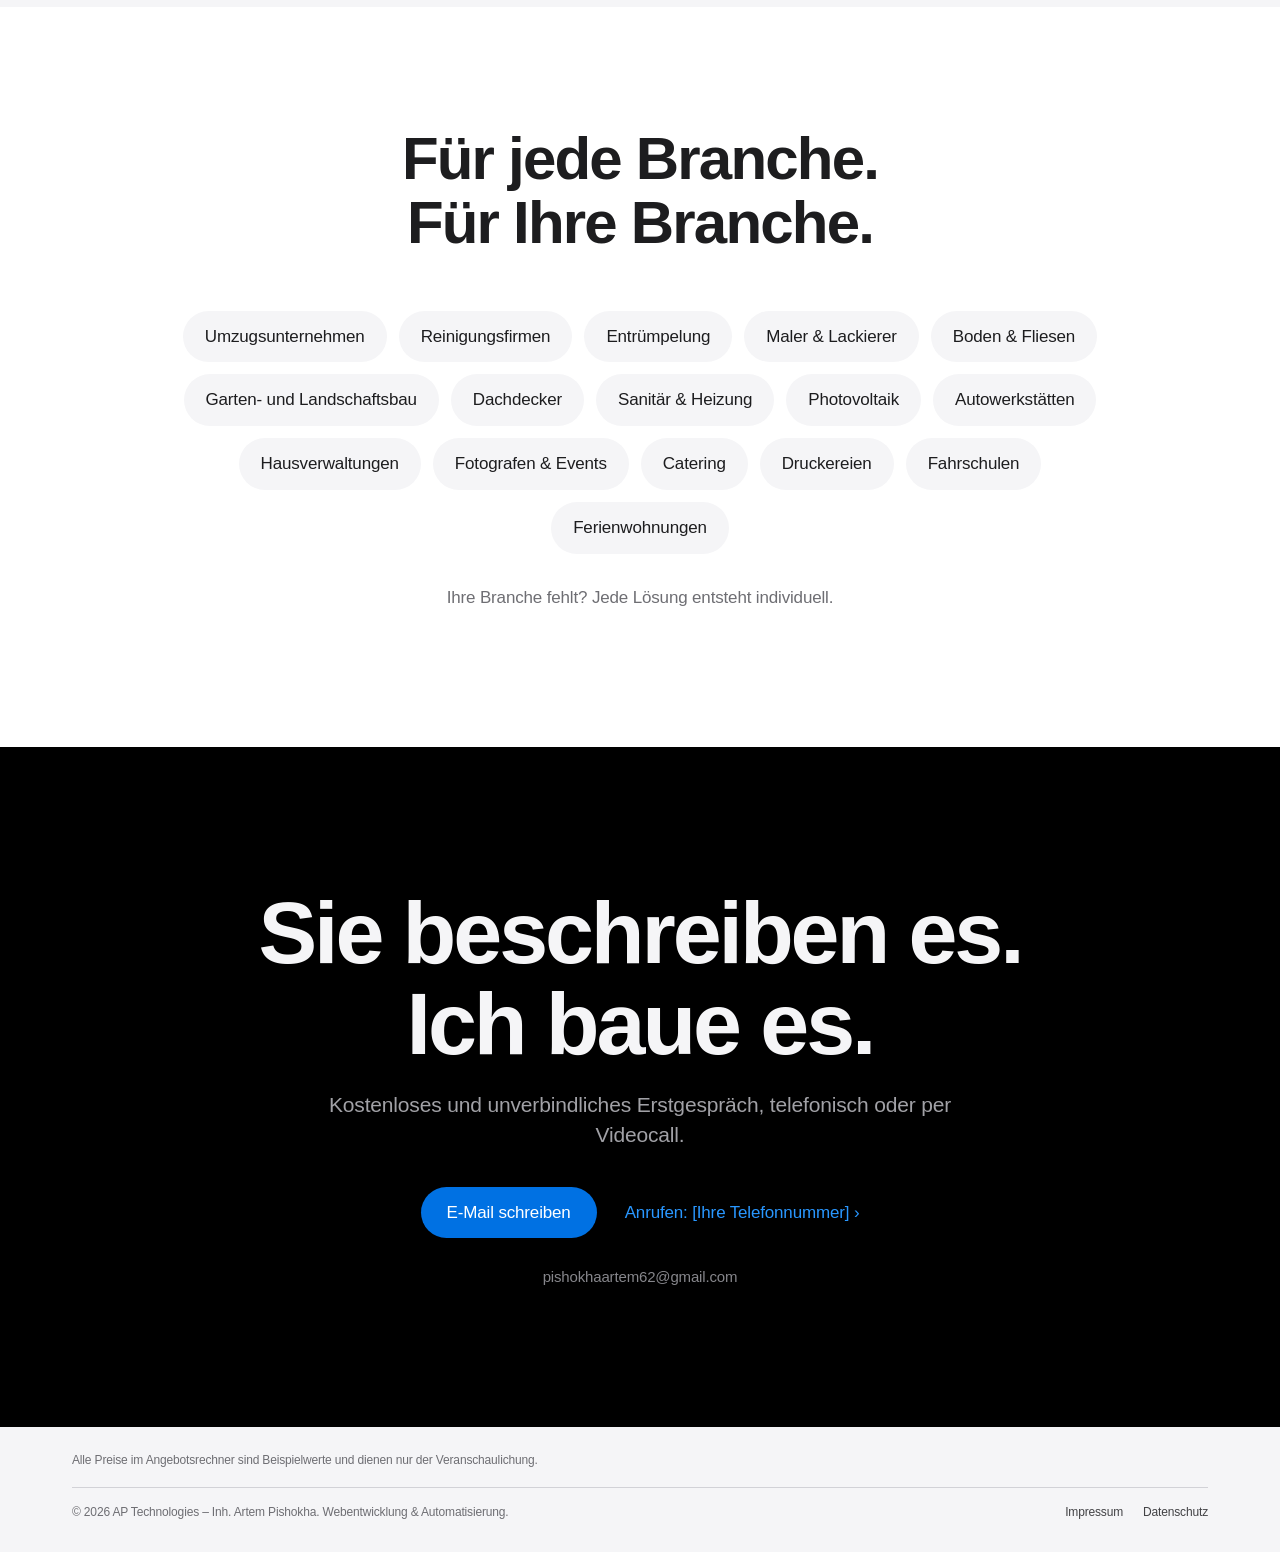
==== commit c40bfc67: "Add files via upload" ====
--- a/index.html
+++ b/index.html
@@ -3,19 +3,20 @@
 <head>
 <meta charset="utf-8">
 <meta name="viewport" content="width=device-width, initial-scale=1">
-<title>Werk2109 – Individuelle Web-Lösungen &amp; Automatisierung für Unternehmen</title>
-<meta name="description" content="Werk2109: Websites, Online-Angebotsrechner, Formulare und Automatisierungen für kleine und mittlere Unternehmen. Maßgeschneidert, günstig im Betrieb, unabhängig.">
-<meta property="og:title" content="Werk2109 – Individuelle Web-Lösungen für Ihr Unternehmen">
+<title>AP Technologies – Individuelle Web-Lösungen &amp; Automatisierung für Unternehmen</title>
+<meta name="description" content="AP Technologies: Websites, Online-Angebotsrechner, Formulare und Automatisierungen für kleine und mittlere Unternehmen. Maßgeschneidert, günstig im Betrieb, unabhängig.">
+<meta property="og:title" content="AP Technologies – Individuelle Web-Lösungen für Ihr Unternehmen">
 <meta property="og:description" content="Websites, Angebotsrechner und Automatisierungen – genau nach Ihren Wünschen.">
 <meta property="og:type" content="website">
 <link rel="icon" href="favicon.svg" type="image/svg+xml">
 <link rel="stylesheet" href="style.css">
 </head>
 <body>
+<div class="scroll-progress" aria-hidden="true"></div>
 
 <header class="nav">
   <div class="wrap">
-    <a href="#top" class="brand" aria-label="Werk2109 Startseite"><svg class="mark" width="28" height="28" viewBox="0 0 64 64" aria-hidden="true"><rect width="64" height="64" rx="16" fill="#F5F5F7"/><path d="M14 20l7 24 7-17 7 17 7-24" fill="none" stroke="#1D1D1F" stroke-width="6" stroke-linecap="round" stroke-linejoin="round"/><circle cx="50" cy="44" r="5" fill="#2997FF"/></svg><span>Werk<b>2109</b></span></a>
+    <a href="#top" class="brand" aria-label="AP Technologies Startseite"><svg class="mark" width="30" height="30" viewBox="0 0 64 64" aria-hidden="true"><rect width="64" height="64" rx="16" fill="#F5F5F7"/><path d="M10 46 L19.5 18 L29 46 M14.2 36 H24.8" fill="none" stroke="#1D1D1F" stroke-width="5.5" stroke-linecap="round" stroke-linejoin="round"/><path d="M35 46 V18 H41 a7.5 7.5 0 0 1 0 15 H35" fill="none" stroke="#1D1D1F" stroke-width="5.5" stroke-linecap="round" stroke-linejoin="round"/><circle cx="54.5" cy="44" r="4" fill="#2997FF"/></svg><span>AP <b>Technologies</b></span></a>
     <nav class="navlinks" aria-label="Hauptnavigation">
       <a href="#demo">Live-Demo</a>
       <a href="#leistungen">Leistungen</a>
@@ -156,12 +157,13 @@
   <div class="wrap">
     <div class="note">Alle Preise im Angebotsrechner sind Beispielwerte und dienen nur der Veranschaulichung.</div>
     <div class="bottom">
-      <span>© <span id="year">2026</span> Werk2109 – Inh. Artem Pishokha. Webentwicklung &amp; Automatisierung.</span>
+      <span>© <span id="year">2026</span> AP Technologies – Inh. Artem Pishokha. Webentwicklung &amp; Automatisierung.</span>
       <span><a href="impressum.html">Impressum</a><a href="datenschutz.html">Datenschutz</a></span>
     </div>
   </div>
 </footer>
 
 <script src="app.js"></script>
+<script src="fx.js"></script>
 </body>
 </html>
--- a/style.css
+++ b/style.css
@@ -110,3 +110,17 @@
 .brand{display:flex;align-items:center;gap:10px;font-size:17px;letter-spacing:-.02em;font-weight:700}
 .brand .mark{flex:none;display:block}
 .brand b{color:#2997FF;font-weight:700}
+
+/* Scroll-Effekte */
+.scroll-progress{position:fixed;top:0;left:0;right:0;height:3px;z-index:20;background:linear-gradient(90deg,#0071E3,#2997FF);transform:scaleX(0);transform-origin:0 50%;pointer-events:none}
+.nav{transition:background .3s ease,box-shadow .3s ease}
+.nav.scrolled{background:rgba(0,0,0,.88);box-shadow:0 1px 0 rgba(255,255,255,.06)}
+.hero .wrap{will-change:transform,opacity;transform-origin:50% 0}
+.reveal{opacity:0;transform:translateY(36px);transition:opacity .8s cubic-bezier(.2,.65,.25,1),transform .8s cubic-bezier(.2,.65,.25,1)}
+.reveal.in{opacity:1;transform:none}
+.reveal-pop{transform:translateY(16px) scale(.92)}
+.tile.reveal{transform:translateY(48px) scale(.97)}
+.tile.reveal.in{transform:none}
+.tile{transition:transform .35s ease,box-shadow .35s ease}
+.tile.in:hover{transform:translateY(-4px);box-shadow:0 18px 40px rgba(0,0,0,.08)}
+@media (prefers-reduced-motion:reduce){.reveal,.reveal-pop{opacity:1;transform:none;transition:none}.scroll-progress{display:none}}
